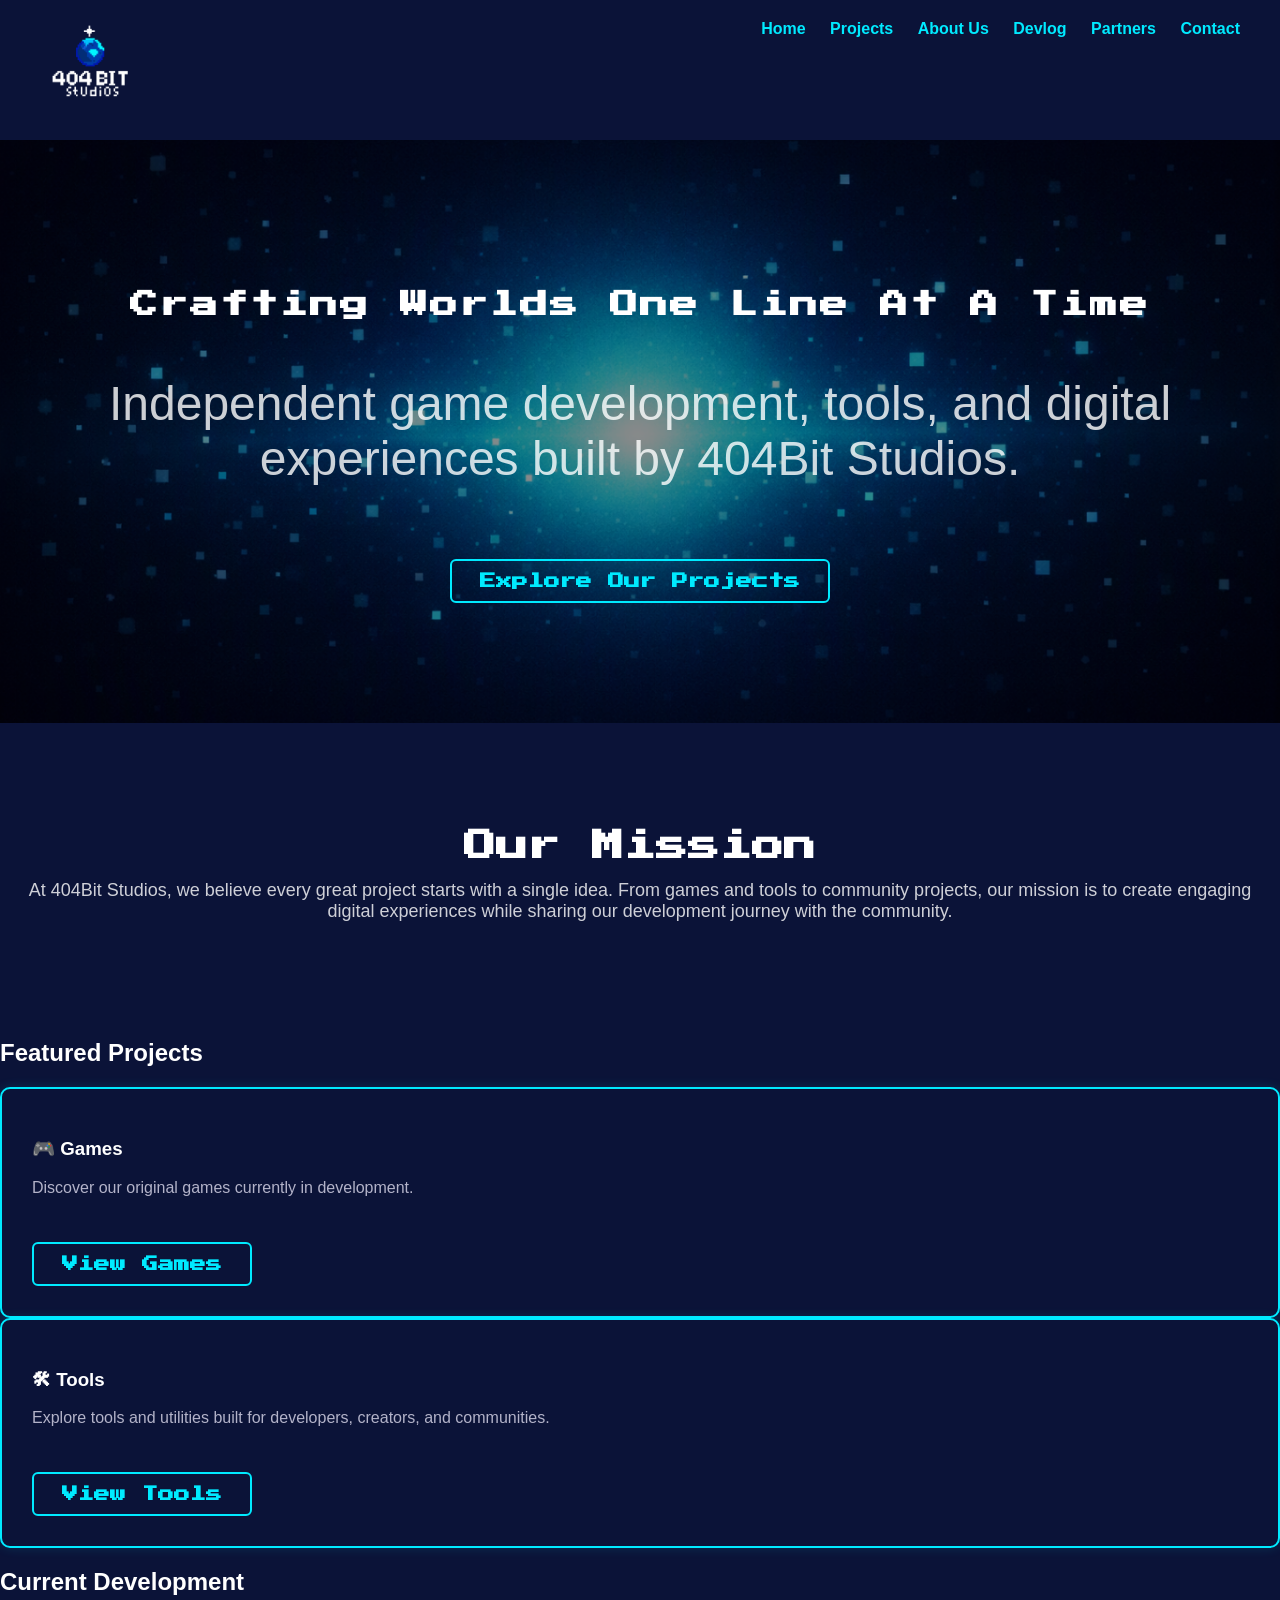
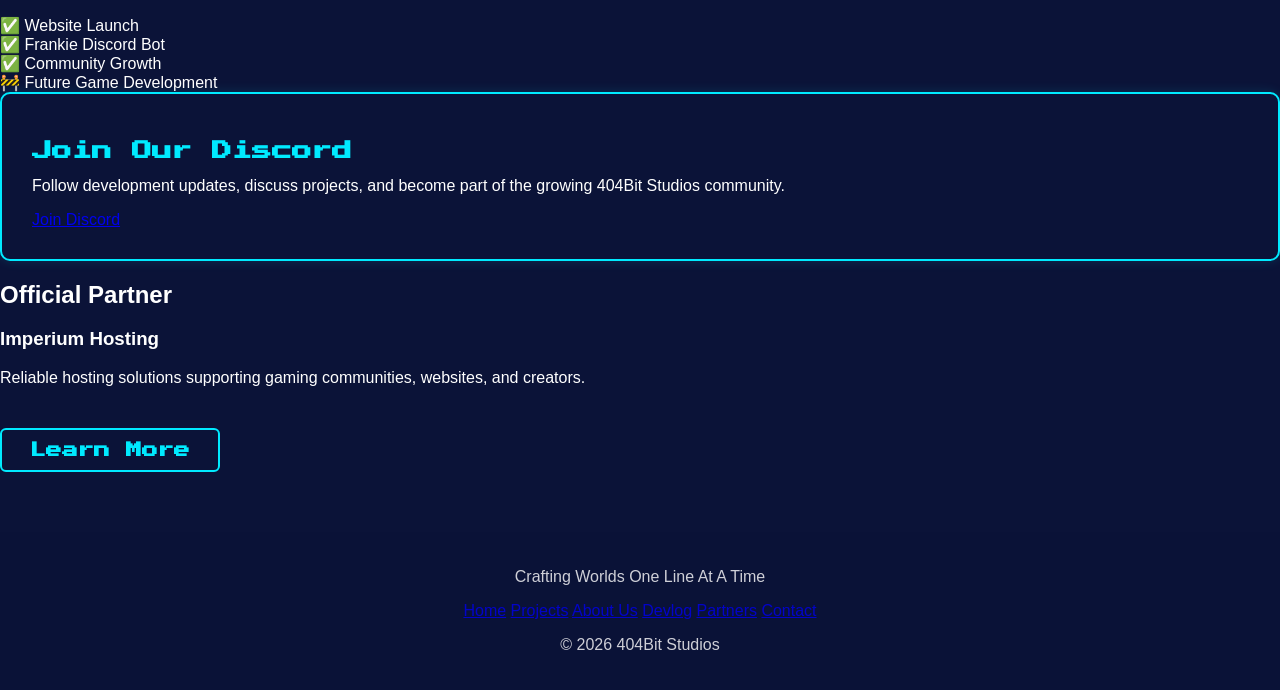
==== index.html @ ad491f71 "Revise index.html with new sections and content Updated the HTML structure and content for the 404Bi" ====
<!DOCTYPE html>
<html lang="en">

<head>
    <meta charset="UTF-8">
    <meta name="viewport" content="width=device-width, initial-scale=1.0">
    <title>404Bit Studios</title>

    <link rel="stylesheet" href="styles.css">
    <link href="https://fonts.googleapis.com/css2?family=Press+Start+2P&display=swap" rel="stylesheet">
    <link rel="icon" type="image/png" href="favicon.png">
</head>

<body>

    <!-- HEADER -->
    <header>
        <div class="logo">
            <img src="logo.png" alt="404Bit Studios Logo">
        </div>

        <nav>
            <a href="index.html">Home</a>
            <a href="projects.html">Projects</a>
            <a href="aboutus.html">About Us</a>
            <a href="devlog.html">Devlog</a>
            <a href="partners.html">Partners</a>
            <a href="contact.html">Contact</a>
        </nav>
    </header>

    <!-- HERO -->
    <section class="hero">
        <h1>Crafting Worlds One Line At A Time</h1>

        <p>
            Independent game development, tools, and digital experiences
            built by 404Bit Studios.
        </p>

        <a href="projects.html" class="btn">
            Explore Our Projects
        </a>
    </section>

    <!-- MISSION -->
    <section class="mission">
        <h2>Our Mission</h2>

        <p>
            At 404Bit Studios, we believe every great project starts with a
            single idea. From games and tools to community projects, our mission
            is to create engaging digital experiences while sharing our
            development journey with the community.
        </p>
    </section>

    <!-- FEATURED PROJECTS -->
    <section class="featured-projects">

        <h2>Featured Projects</h2>

        <div class="project-grid">

            <div class="project-card">
                <h3>🎮 Games</h3>

                <p>
                    Discover our original games currently in development.
                </p>

                <a href="projects.html" class="btn">
                    View Games
                </a>
            </div>

            <div class="project-card">
                <h3>🛠 Tools</h3>

                <p>
                    Explore tools and utilities built for developers,
                    creators, and communities.
                </p>

                <a href="projects.html" class="btn">
                    View Tools
                </a>
            </div>

        </div>

    </section>

    <!-- DEVELOPMENT STATUS -->
    <section class="status-section">

        <h2>Current Development</h2>

        <div class="status-grid">

            <div class="status-card">
                ✅ Website Launch
            </div>

            <div class="status-card">
                ✅ Frankie Discord Bot
            </div>

            <div class="status-card">
                ✅ Community Growth
            </div>

            <div class="status-card">
                🚧 Future Game Development
            </div>

        </div>

    </section>

    <!-- DISCORD -->
    <section class="discord-card">

        <div class="discord-info">

            <h2>Join Our Discord</h2>

            <p>
                Follow development updates, discuss projects, and become part of
                the growing 404Bit Studios community.
            </p>

            <a class="discord-btn"
               href="https://discord.gg/PRMEaa5HGv"
               target="_blank">
                Join Discord
            </a>

        </div>

    </section>

    <!-- PARTNER -->
    <section class="partner-highlight">

        <h2>Official Partner</h2>

        <div class="partner-box">

            <h3>Imperium Hosting</h3>

            <p>
                Reliable hosting solutions supporting gaming communities,
                websites, and creators.
            </p>

            <a href="partners.html" class="btn">
                Learn More
            </a>

        </div>

    </section>

    <!-- FOOTER -->
    <footer>

        <p>Crafting Worlds One Line At A Time</p>

        <div class="footer-links">
            <a href="index.html">Home</a>
            <a href="projects.html">Projects</a>
            <a href="aboutus.html">About Us</a>
            <a href="devlog.html">Devlog</a>
            <a href="partners.html">Partners</a>
            <a href="contact.html">Contact</a>
        </div>

        <p>© 2026 404Bit Studios</p>

    </footer>

</body>
</html>
---- styles.css ----
:root {
    --bg-main: #0B1338;
    --bg-secondary: #0B1338;
    --bg-header: #0B1338;

    --accent-cyan: #00eaff;

    --text-main: #ffffff;
    --text-secondary: #b3b3c9;
}





body {
    font-family: Arial, sans-serif;
    background: var(--bg-main);
    margin: 0;
    color: var(--text-main);
}

header {
    display: flex;
    justify-content: space-between;
    align-content: center;
    padding: 20px 40px;
    background: var(--bg-header);
    position: sticky;
    top: 0;
}

header .logo {
    font-size: 22px;
    font-weight: bold;
    letter-spacing: 1px;
}

header nav a {
    color: var(--accent-cyan);
    text-decoration: none;
    margin-left: 20px;
    font-weight: bold;
}

.logo img {
    height: 100px;
    width: auto;
    display: block;
}

.hero {
    position: relative;
    text-align: center;
    padding: 120px 20px;
    background: url('sitebackground.png') no-repeat center center/cover;
}

.hero::before {
    content: '';
    position: absolute;
    inset: 0;
    background: rgba(0, 0, 0, 0.45);
    z-index: 1;
}

.hero > * {
    position: relative;
    z-index: 1;
}

.hero h1 {
    font-family: 'Press Start 2P', cursive;
    font-size: 28px;
    line-height: 1.6;
    letter-spacing: 2px;
}

.hero p {
    font-size: 48px;
    opacity: 0.8;
}

.btn {
    display: inline-block;
    padding: 12px 28px;
    border: 2px solid var(--accent-cyan);
    color: var(--accent-cyan);
    background: transparent;
    text-decoration: none;
    font-weight: bold;
    border-radius: 6px;
    margin-top: 25px;
    transition: 0.3s ease;
    font-family: 'Press Start 2P', cursive;
}

.btn:hover {
    background: var(--accent-cyan);
    color: #000;
}

.mission {
    padding: 80px 20px;
    text-align: center;
    background: var(--bg-main);
}

.mission h2 {
    font-family: 'Press Start 2P', cursive;
    font-size: 32px;
    margin-bottom: 10px;
}

.mission p {
    font-size: 18px;
    opacity: 0.8;
}

.project-card,
.partners-card,
.tools-card,
.discord-card {
    background: var(--bg-secondary);
    padding: 30px;
    border-radius: 10px;
    border: 2px solid var(--accent-cyan);
    box-shadow: 0 0 12px #00eaff23;
}

.project-card h2,
.partners-card h2,
.tools-card h2,
.discord-card h2 {
    font-family: 'Press Start 2P', cursive;
    font-size: 20px;
    color: var(--accent-cyan);
    margin-bottom: 15px;
}

.project-card p,
.partners-card p,
.tools-card p {
    color: var(--text-secondary);
    margin-bottom: 20px;
}

.discord-card p {
    color: var(--text-main);
}

footer {
    text-align: center;
    padding: 20px;
    background: var(--bg-header);
    margin-top: 60px;
    opacity: 0.8;
}
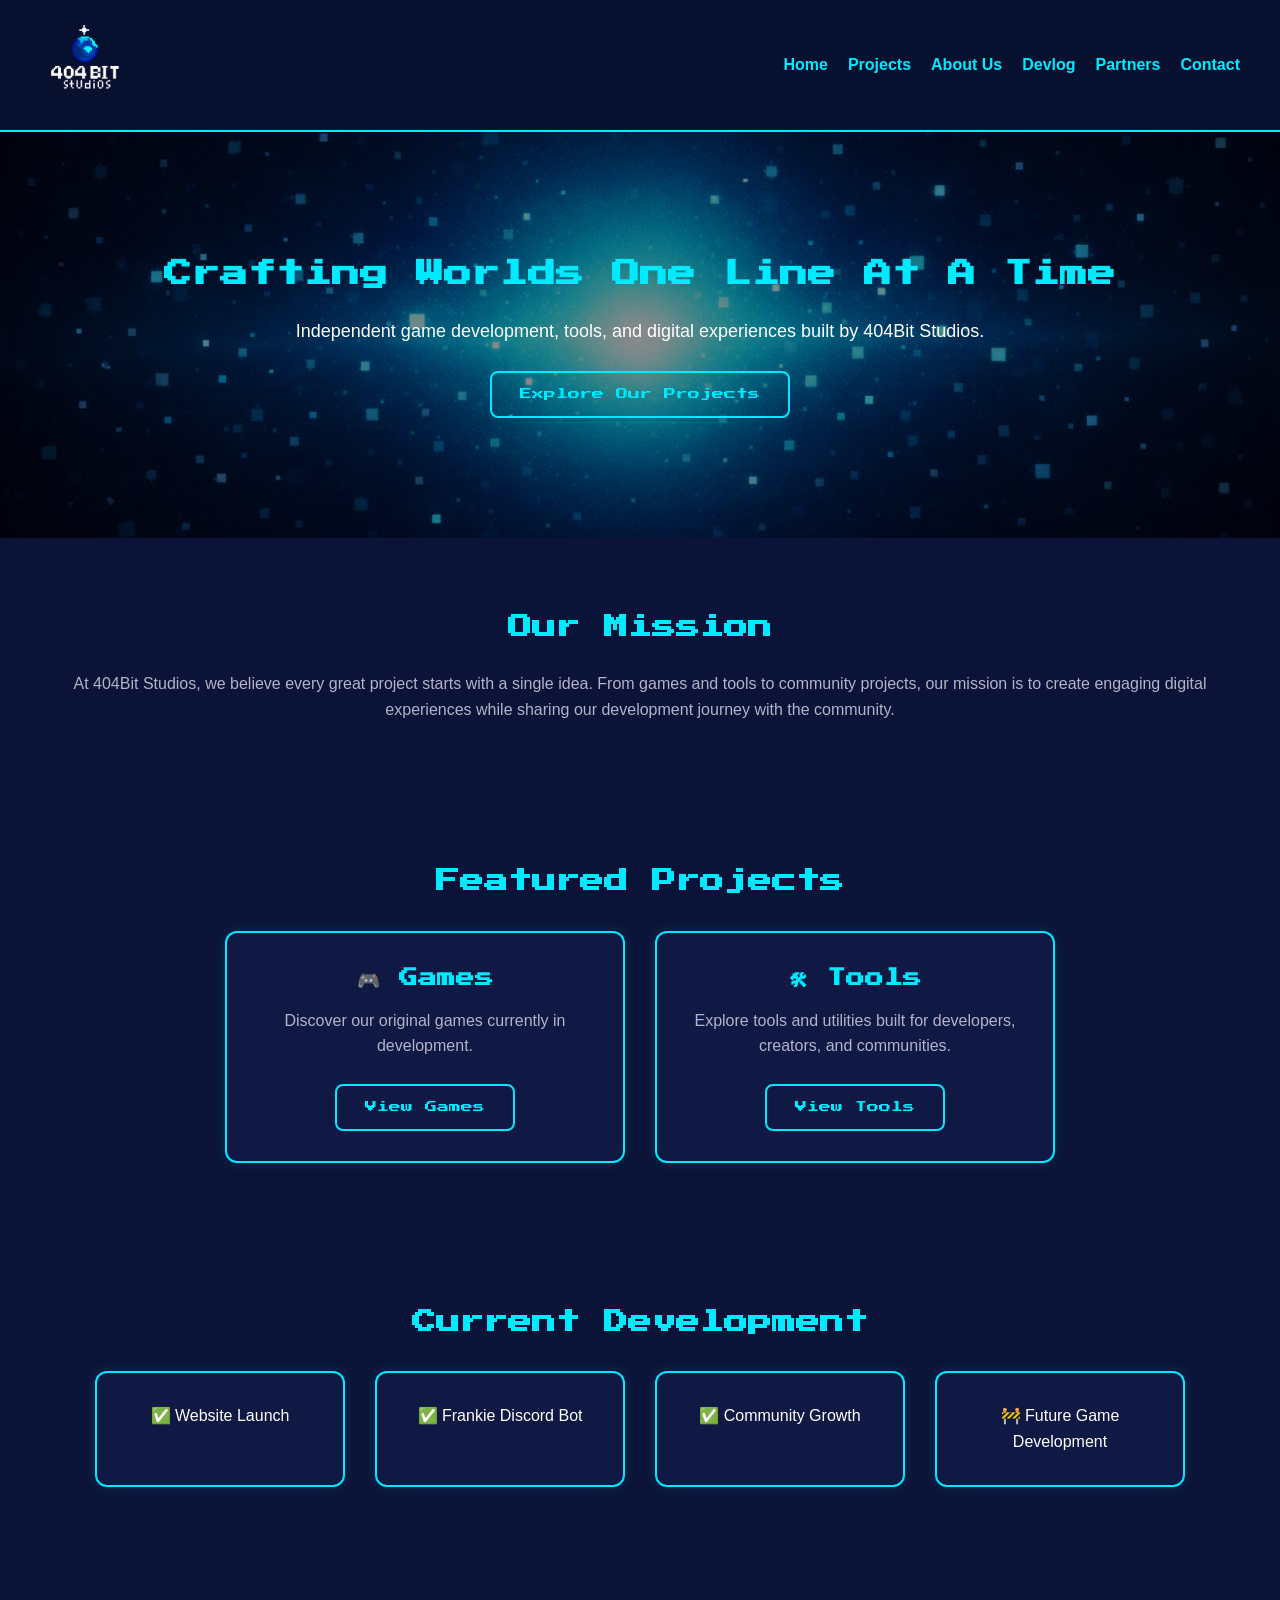
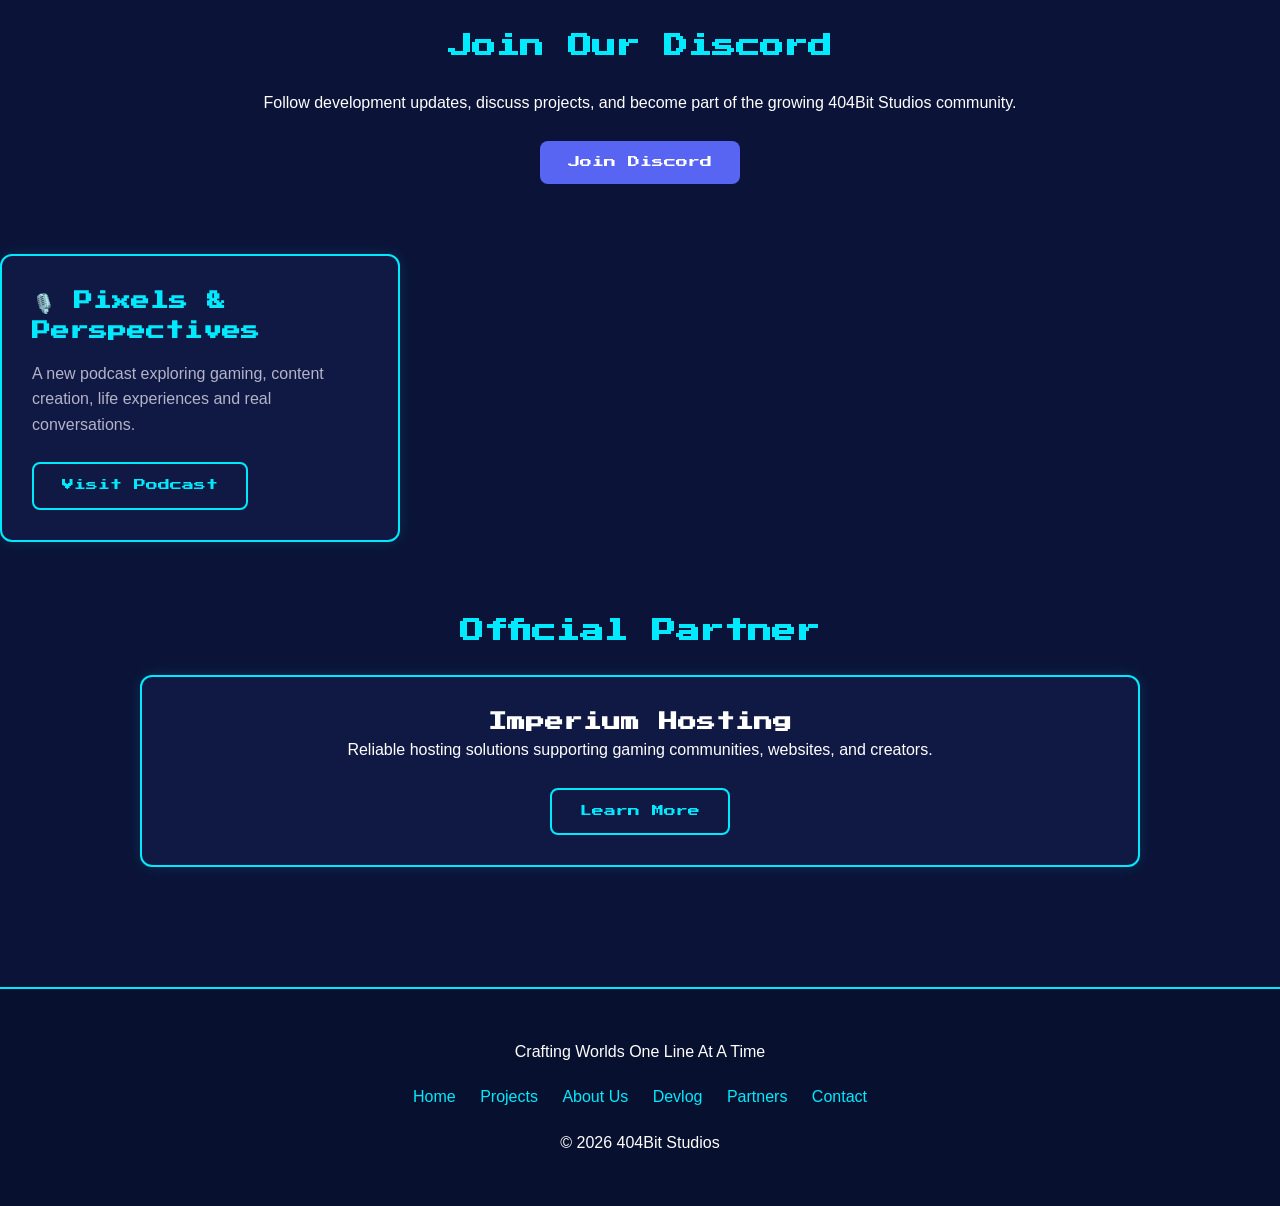
==== commit c86f4767: "Add podcast section to index.html Added a new podcast section to the homepage highlighting 'Pixels &" ====
--- a/index.html
+++ b/index.html
@@ -131,7 +131,7 @@
             </p>
 
             <a class="discord-btn"
-               href="https://discord.gg/PRMEaa5HGv"
+               href="https://discord.gg/E3vYsnhHbB"
                target="_blank">
                 Join Discord
             </a>
@@ -139,6 +139,22 @@
         </div>
 
     </section>
+
+      <div class="project-card">
+
+        <h3>🎙️ Pixels & Perspectives</h3>
+
+         <p>
+           A new podcast exploring gaming,
+           content creation, life experiences
+             and real conversations.
+        </p>
+
+        <a href="/podcast/" class="btn">
+        Visit Podcast
+        </a>
+
+      </div>
 
     <!-- PARTNER -->
     <section class="partner-highlight">
--- a/styles.css
+++ b/styles.css
@@ -1,7 +1,7 @@
 :root {
     --bg-main: #0B1338;
-    --bg-secondary: #0B1338;
-    --bg-header: #0B1338;
+    --bg-secondary: #101944;
+    --bg-header: #08102f;
 
     --accent-cyan: #00eaff;
 
@@ -9,151 +9,436 @@
     --text-secondary: #b3b3c9;
 }
 
-
-
-
+/* ========================= */
+/* GLOBAL */
+/* ========================= */
+
+* {
+    margin: 0;
+    padding: 0;
+    box-sizing: border-box;
+}
 
 body {
     font-family: Arial, sans-serif;
     background: var(--bg-main);
-    margin: 0;
     color: var(--text-main);
-}
+    line-height: 1.6;
+}
+
+h1,
+h2,
+h3 {
+    font-family: 'Press Start 2P', cursive;
+}
+
+a {
+    text-decoration: none;
+}
+
+section {
+    padding: 70px 20px;
+}
+
+section h2 {
+    color: var(--accent-cyan);
+    text-align: center;
+    margin-bottom: 25px;
+}
+
+/* ========================= */
+/* HEADER */
+/* ========================= */
 
 header {
     display: flex;
     justify-content: space-between;
-    align-content: center;
+    align-items: center;
+
     padding: 20px 40px;
+
     background: var(--bg-header);
+    border-bottom: 2px solid var(--accent-cyan);
+
     position: sticky;
     top: 0;
-}
-
-header .logo {
-    font-size: 22px;
-    font-weight: bold;
-    letter-spacing: 1px;
-}
-
-header nav a {
-    color: var(--accent-cyan);
-    text-decoration: none;
-    margin-left: 20px;
-    font-weight: bold;
+    z-index: 1000;
 }
 
 .logo img {
-    height: 100px;
+    height: 90px;
     width: auto;
     display: block;
 }
 
+nav {
+    display: flex;
+    flex-wrap: wrap;
+    align-items: center;
+}
+
+nav a {
+    color: var(--accent-cyan);
+    font-weight: bold;
+    margin-left: 20px;
+    transition: .3s ease;
+}
+
+nav a:hover {
+    color: white;
+}
+
+/* ========================= */
+/* HERO */
+/* ========================= */
+
 .hero {
     position: relative;
-    text-align: center;
+
+    text-align: center;
+
     padding: 120px 20px;
-    background: url('sitebackground.png') no-repeat center center/cover;
+
+    background: url("sitebackground.png") center center / cover no-repeat;
 }
 
 .hero::before {
-    content: '';
+    content: "";
     position: absolute;
     inset: 0;
-    background: rgba(0, 0, 0, 0.45);
-    z-index: 1;
-}
-
-.hero > * {
+    background: rgba(0, 0, 0, .45);
+}
+
+.hero>* {
     position: relative;
-    z-index: 1;
+    z-index: 2;
 }
 
 .hero h1 {
-    font-family: 'Press Start 2P', cursive;
+    color: var(--accent-cyan);
     font-size: 28px;
     line-height: 1.6;
-    letter-spacing: 2px;
+    margin-bottom: 20px;
 }
 
 .hero p {
-    font-size: 48px;
-    opacity: 0.8;
+    max-width: 800px;
+    margin: auto;
+    font-size: 18px;
+}
+
+/* ========================= */
+/* BUTTONS */
+/* ========================= */
+
+.btn,
+.discord-btn {
+    display: inline-block;
+
+    margin-top: 25px;
+    padding: 12px 28px;
+
+    border-radius: 8px;
+
+    font-family: 'Press Start 2P', cursive;
+    font-size: 12px;
+
+    transition: .3s ease;
 }
 
 .btn {
-    display: inline-block;
-    padding: 12px 28px;
     border: 2px solid var(--accent-cyan);
     color: var(--accent-cyan);
     background: transparent;
-    text-decoration: none;
-    font-weight: bold;
-    border-radius: 6px;
-    margin-top: 25px;
-    transition: 0.3s ease;
-    font-family: 'Press Start 2P', cursive;
 }
 
 .btn:hover {
     background: var(--accent-cyan);
-    color: #000;
-}
-
-.mission {
-    padding: 80px 20px;
-    text-align: center;
-    background: var(--bg-main);
-}
-
-.mission h2 {
-    font-family: 'Press Start 2P', cursive;
-    font-size: 32px;
+    color: black;
+}
+
+.discord-btn {
+    background: #5865F2;
+    color: white;
+}
+
+.discord-btn:hover {
+    background: #4752c4;
+    transform: translateY(-2px);
+}
+
+/* ========================= */
+/* CENTERED SECTIONS */
+/* ========================= */
+
+.mission,
+.featured-projects,
+.status-section,
+.partner-highlight,
+.discord-card,
+.partners-intro,
+.devlog-intro {
+    max-width: 1200px;
+    margin: auto;
+    text-align: center;
+}
+
+.mission p,
+.partners-intro p,
+.devlog-intro p {
+    color: var(--text-secondary);
+}
+
+/* ========================= */
+/* CARD SYSTEM */
+/* ========================= */
+
+.project-card,
+.devlog-card,
+.partner-card,
+.about-card,
+.contact-card,
+.partner-box,
+.status-card {
+    background: var(--bg-secondary);
+
+    border: 2px solid var(--accent-cyan);
+    border-radius: 12px;
+
+    padding: 30px;
+
+    box-shadow: 0 0 15px rgba(0, 234, 255, .12);
+}
+
+/* ========================= */
+/* PROJECTS */
+/* ========================= */
+
+.project-grid {
+    display: flex;
+    justify-content: center;
+    flex-wrap: wrap;
+
+    gap: 30px;
+    margin-top: 30px;
+}
+
+.project-card {
+    width: 400px;
+}
+
+.project-card h3 {
+    color: var(--accent-cyan);
+    margin-bottom: 15px;
+}
+
+.project-card p {
+    color: var(--text-secondary);
+}
+
+/* ========================= */
+/* STATUS */
+/* ========================= */
+
+.status-grid {
+    display: flex;
+    justify-content: center;
+    flex-wrap: wrap;
+
+    gap: 30px;
+    margin-top: 30px;
+}
+
+.status-card {
+    width: 250px;
+    text-align: center;
+}
+
+/* ========================= */
+/* DEVLOG */
+/* ========================= */
+
+.devlog-entry {
+    padding: 20px;
+}
+
+.devlog-card {
+    max-width: 1000px;
+    margin: auto;
+}
+
+.devlog-date {
+    display: inline-block;
+    margin-bottom: 20px;
+
+    color: var(--accent-cyan);
+    font-weight: bold;
+}
+
+.devlog-card h3 {
+    color: var(--accent-cyan);
+    margin-top: 20px;
     margin-bottom: 10px;
 }
 
-.mission p {
-    font-size: 18px;
-    opacity: 0.8;
-}
-
-.project-card,
-.partners-card,
-.tools-card,
-.discord-card {
-    background: var(--bg-secondary);
-    padding: 30px;
-    border-radius: 10px;
-    border: 2px solid var(--accent-cyan);
-    box-shadow: 0 0 12px #00eaff23;
-}
-
-.project-card h2,
-.partners-card h2,
-.tools-card h2,
-.discord-card h2 {
-    font-family: 'Press Start 2P', cursive;
-    font-size: 20px;
-    color: var(--accent-cyan);
-    margin-bottom: 15px;
-}
-
-.project-card p,
-.partners-card p,
-.tools-card p {
-    color: var(--text-secondary);
+.devlog-card ul {
+    padding-left: 25px;
+}
+
+.devlog-card li {
+    margin-bottom: 8px;
+}
+
+/* ========================= */
+/* ABOUT */
+/* ========================= */
+
+.about-section {
+    padding-top: 20px;
+    padding-bottom: 20px;
+}
+
+.about-card {
+    max-width: 1000px;
+    margin: auto;
+}
+
+.about-card ul {
+    padding-left: 25px;
+}
+
+/* ========================= */
+/* PARTNERS */
+/* ========================= */
+
+.partner-card,
+.partner-box {
+    max-width: 1000px;
+    margin: auto;
+    text-align: center;
+}
+
+.partner-card img {
+    width: 100%;
+    max-width: 250px;
     margin-bottom: 20px;
 }
 
-.discord-card p {
-    color: var(--text-main);
-}
+/* ========================= */
+/* CONTACT */
+/* ========================= */
+
+.contact-card {
+    max-width: 900px;
+    margin: auto;
+}
+
+.contact-card form {
+    display: flex;
+    flex-direction: column;
+    margin-top: 20px;
+}
+
+.contact-card label {
+    margin-top: 10px;
+    margin-bottom: 5px;
+}
+
+.contact-card input,
+.contact-card textarea {
+    background: #0b1338;
+    color: white;
+
+    border: 1px solid var(--accent-cyan);
+    border-radius: 8px;
+
+    padding: 12px;
+}
+
+.contact-card textarea {
+    resize: vertical;
+}
+
+.contact-card input:focus,
+.contact-card textarea:focus {
+    outline: none;
+    border-color: white;
+}
+
+/* ========================= */
+/* FOOTER */
+/* ========================= */
 
 footer {
     text-align: center;
-    padding: 20px;
+
+    padding: 40px 20px;
+
     background: var(--bg-header);
-    margin-top: 60px;
-    opacity: 0.8;
-}
-
+
+    border-top: 2px solid var(--accent-cyan);
+
+    margin-top: 50px;
+}
+
+footer p {
+    margin: 10px 0;
+}
+
+.footer-links {
+    margin: 20px 0;
+}
+
+.footer-links a {
+    color: var(--accent-cyan);
+    margin: 0 10px;
+}
+
+.footer-links a:hover {
+    color: white;
+}
+
+/* ========================= */
+/* MOBILE */
+/* ========================= */
+
+@media (max-width: 768px) {
+
+    header {
+        flex-direction: column;
+        text-align: center;
+    }
+
+    nav {
+        justify-content: center;
+        margin-top: 15px;
+    }
+
+    nav a {
+        margin: 10px;
+    }
+
+    .logo img {
+        height: 70px;
+    }
+
+    .hero h1 {
+        font-size: 18px;
+    }
+
+    .hero p {
+        font-size: 16px;
+    }
+
+    .project-grid,
+    .status-grid {
+        flex-direction: column;
+        align-items: center;
+    }
+
+    .project-card,
+    .status-card {
+        width: 100%;
+        max-width: 500px;
+    }
+}
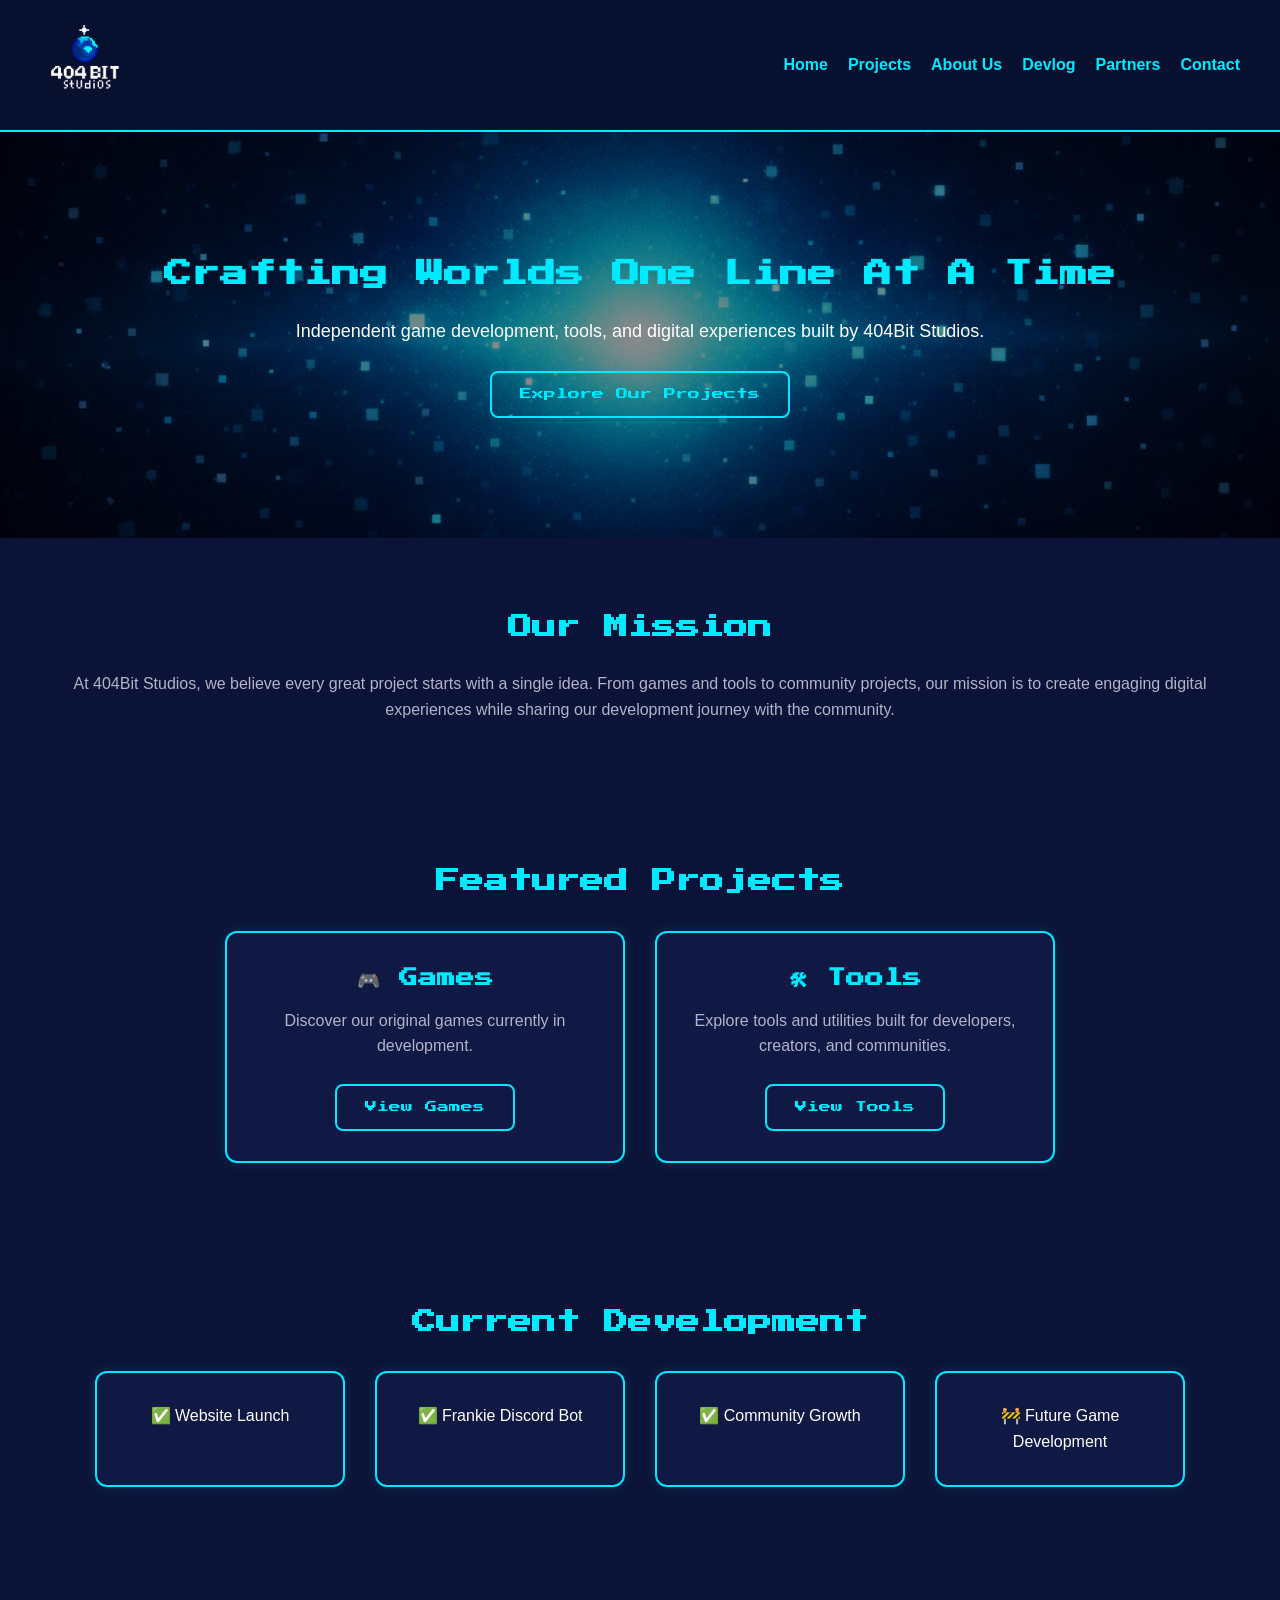
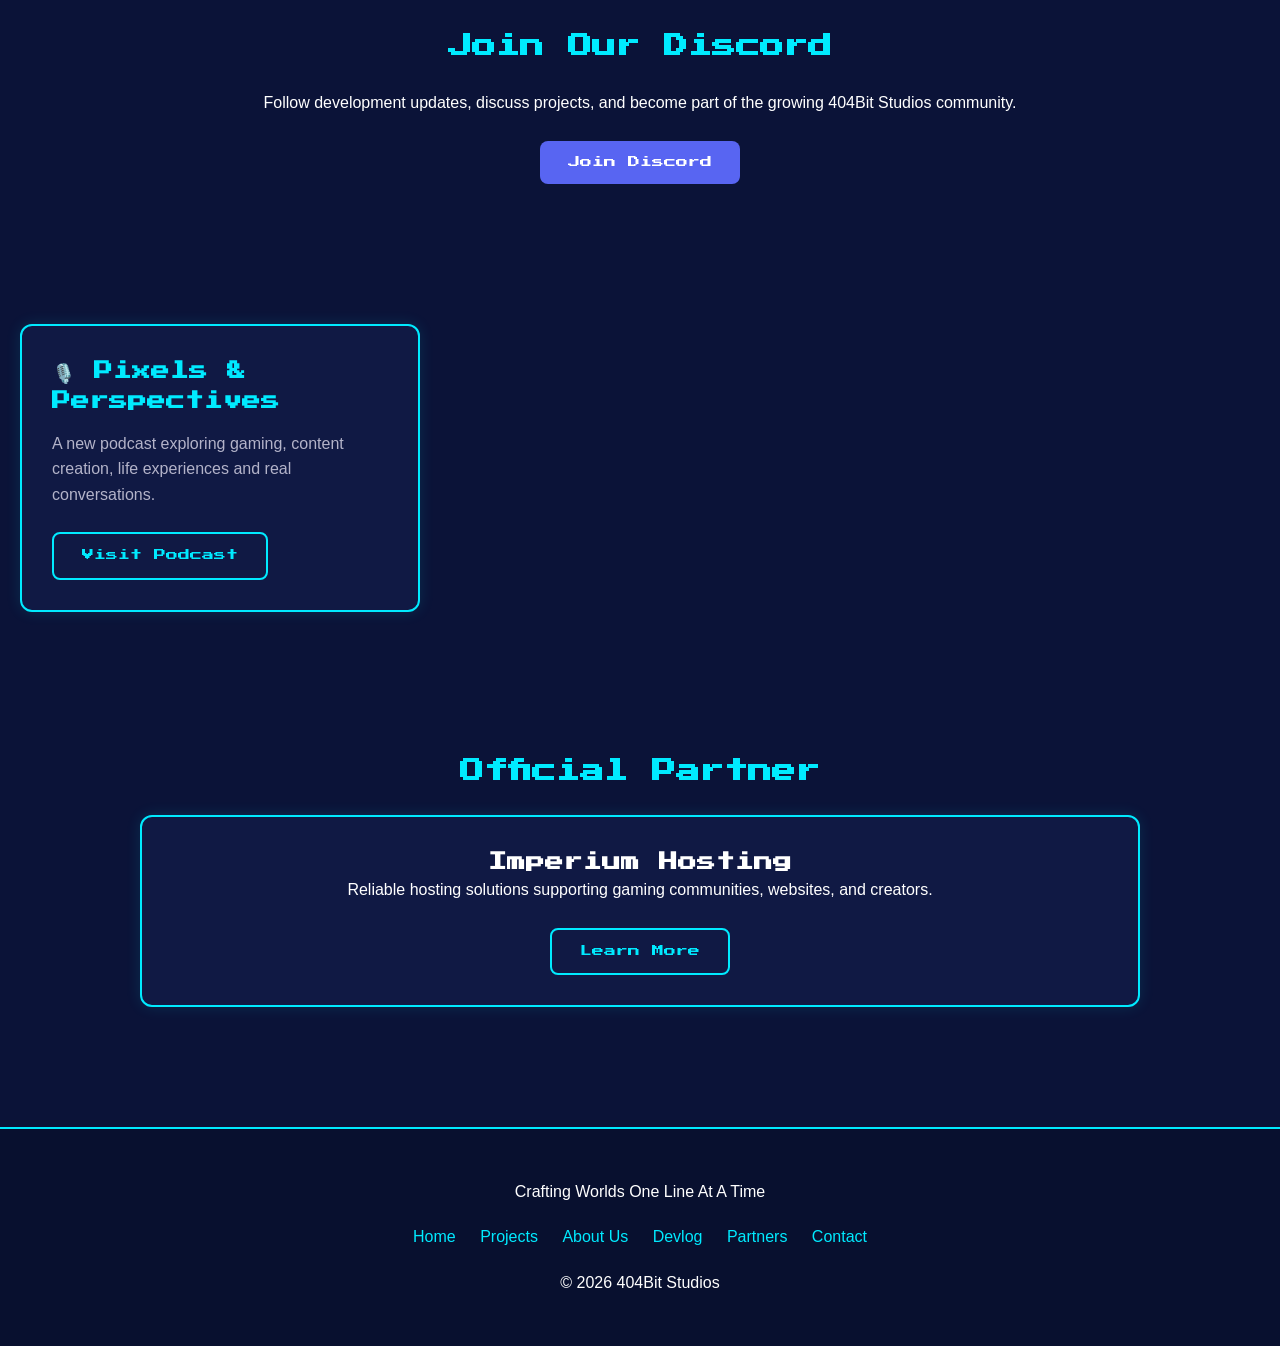
==== commit 4e46baac: "Update index.html" ====
--- a/index.html
+++ b/index.html
@@ -139,23 +139,25 @@
         </div>
 
     </section>
-
-      <div class="project-card">
+<section class="podcast-section">
+
+    <div class="project-card">
 
         <h3>🎙️ Pixels & Perspectives</h3>
 
-         <p>
-           A new podcast exploring gaming,
-           content creation, life experiences
-             and real conversations.
+        <p>
+            A new podcast exploring gaming,
+            content creation, life experiences
+            and real conversations.
         </p>
 
         <a href="/podcast/" class="btn">
-        Visit Podcast
+            Visit Podcast
         </a>
 
-      </div>
-
+    </div>
+
+</section>
     <!-- PARTNER -->
     <section class="partner-highlight">
 
--- a/styles.css
+++ b/styles.css
@@ -7,6 +7,9 @@
 
     --text-main: #ffffff;
     --text-secondary: #b3b3c9;
+    --accent-cyan: #00eaff;
+    --accent-purple: #8B5CF6;
+    
 }
 
 /* ========================= */
@@ -441,4 +444,26 @@
         width: 100%;
         max-width: 500px;
     }
-}
+    .podcast-highlight {
+    max-width: 900px;
+    margin: 80px auto;
+    text-align: center;
+
+    background: #101944;
+
+    border: 2px solid #8B5CF6;
+    border-radius: 12px;
+
+    padding: 40px;
+}
+
+.podcast-highlight h2 {
+    color: #8B5CF6;
+    margin-bottom: 20px;
+}
+
+.podcast-highlight p {
+    margin-bottom: 20px;
+}
+
+}
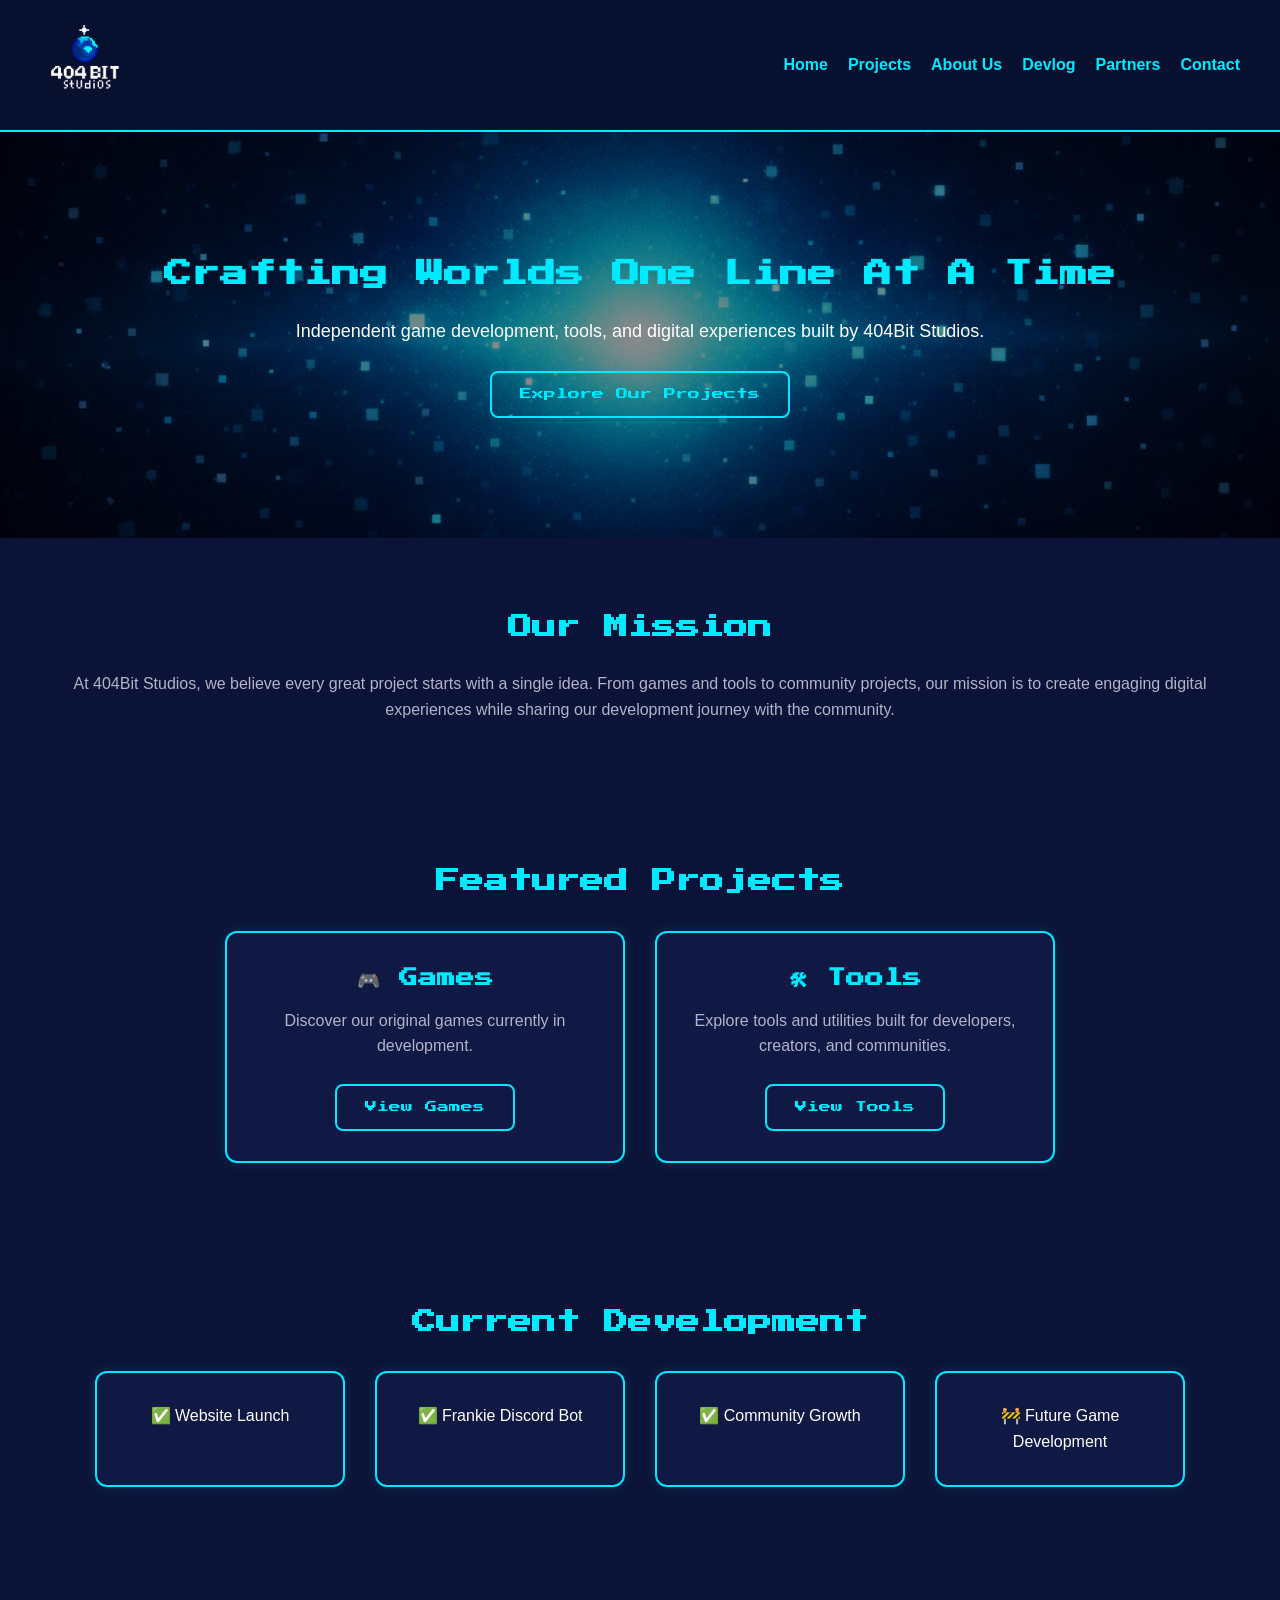
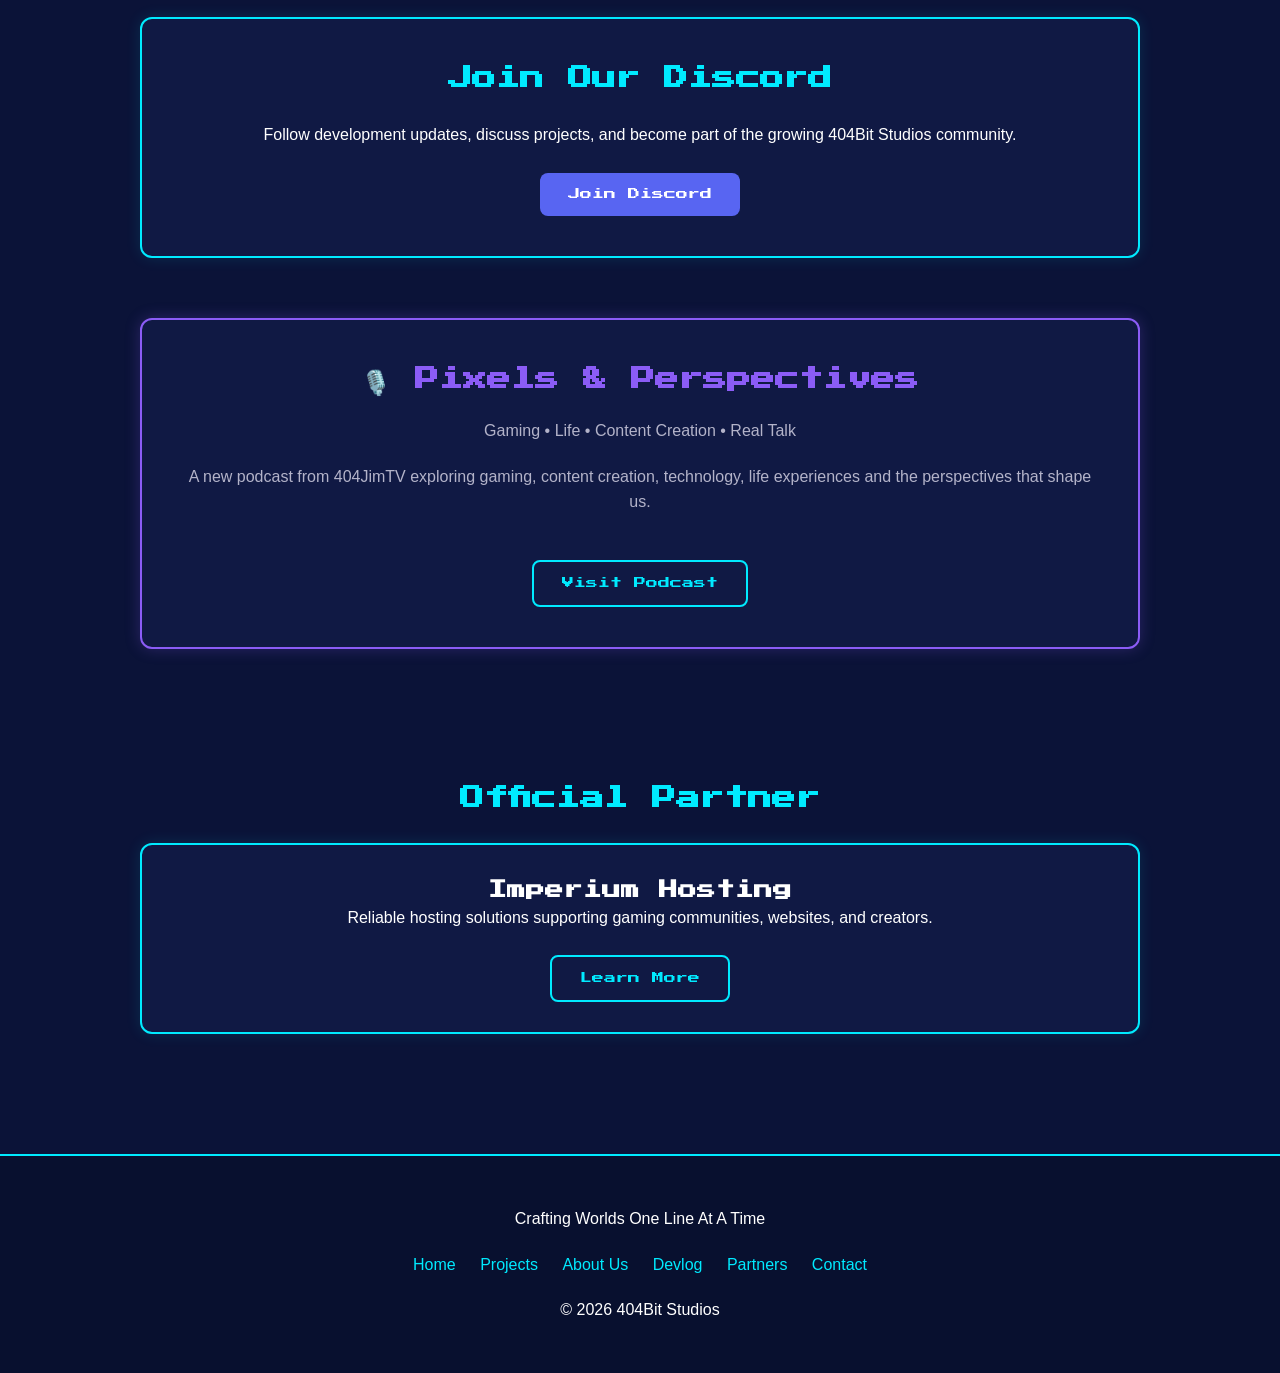
==== commit b17156dc: "Update index.html" ====
--- a/index.html
+++ b/index.html
@@ -139,23 +139,25 @@
         </div>
 
     </section>
-<section class="podcast-section">
-
-    <div class="project-card">
-
-        <h3>🎙️ Pixels & Perspectives</h3>
-
-        <p>
-            A new podcast exploring gaming,
-            content creation, life experiences
-            and real conversations.
-        </p>
-
-        <a href="/podcast/" class="btn">
-            Visit Podcast
-        </a>
-
-    </div>
+<section class="podcast-highlight">
+
+    <h2>🎙️ Pixels & Perspectives</h2>
+
+    <p>
+        Gaming • Life • Content Creation • Real Talk
+    </p>
+
+    <p>
+        A new podcast from 404JimTV exploring gaming,
+        content creation, technology, life experiences
+        and the perspectives that shape us.
+    </p>
+
+    <a href="/podcast/" class="btn">
+        Visit Podcast
+    </a>
+
+</section>
 
 </section>
     <!-- PARTNER -->
--- a/styles.css
+++ b/styles.css
@@ -400,6 +400,61 @@
 .footer-links a:hover {
     color: white;
 }
+/* ========================= */
+/* PODCAST */
+/* ========================= */
+
+.podcast-section {
+    width: 100%;
+    display: flex;
+    justify-content: center;
+    align-items: center;
+    margin: 60px 0;
+}
+
+.podcast-highlight {
+    max-width: 1000px;
+    margin: 60px auto;
+
+    background: var(--bg-secondary);
+
+    border: 2px solid var(--accent-purple);
+    border-radius: 12px;
+
+    padding: 40px;
+
+    box-shadow: 0 0 15px rgba(139,92,246,.25);
+
+    text-align: center;
+}
+
+.podcast-highlight h2 {
+    color: var(--accent-purple);
+    margin-bottom: 20px;
+}
+
+.podcast-highlight p {
+    color: var(--text-secondary);
+    margin-bottom: 20px;
+}
+
+/* Discord now matches site cards */
+
+.discord-card {
+    max-width: 1000px;
+    margin: 60px auto;
+
+    background: var(--bg-secondary);
+
+    border: 2px solid var(--accent-cyan);
+    border-radius: 12px;
+
+    padding: 40px;
+
+    box-shadow: 0 0 15px rgba(0, 234, 255, .12);
+
+    text-align: center;
+}
 
 /* ========================= */
 /* MOBILE */
@@ -444,26 +499,3 @@
         width: 100%;
         max-width: 500px;
     }
-    .podcast-highlight {
-    max-width: 900px;
-    margin: 80px auto;
-    text-align: center;
-
-    background: #101944;
-
-    border: 2px solid #8B5CF6;
-    border-radius: 12px;
-
-    padding: 40px;
-}
-
-.podcast-highlight h2 {
-    color: #8B5CF6;
-    margin-bottom: 20px;
-}
-
-.podcast-highlight p {
-    margin-bottom: 20px;
-}
-
-}
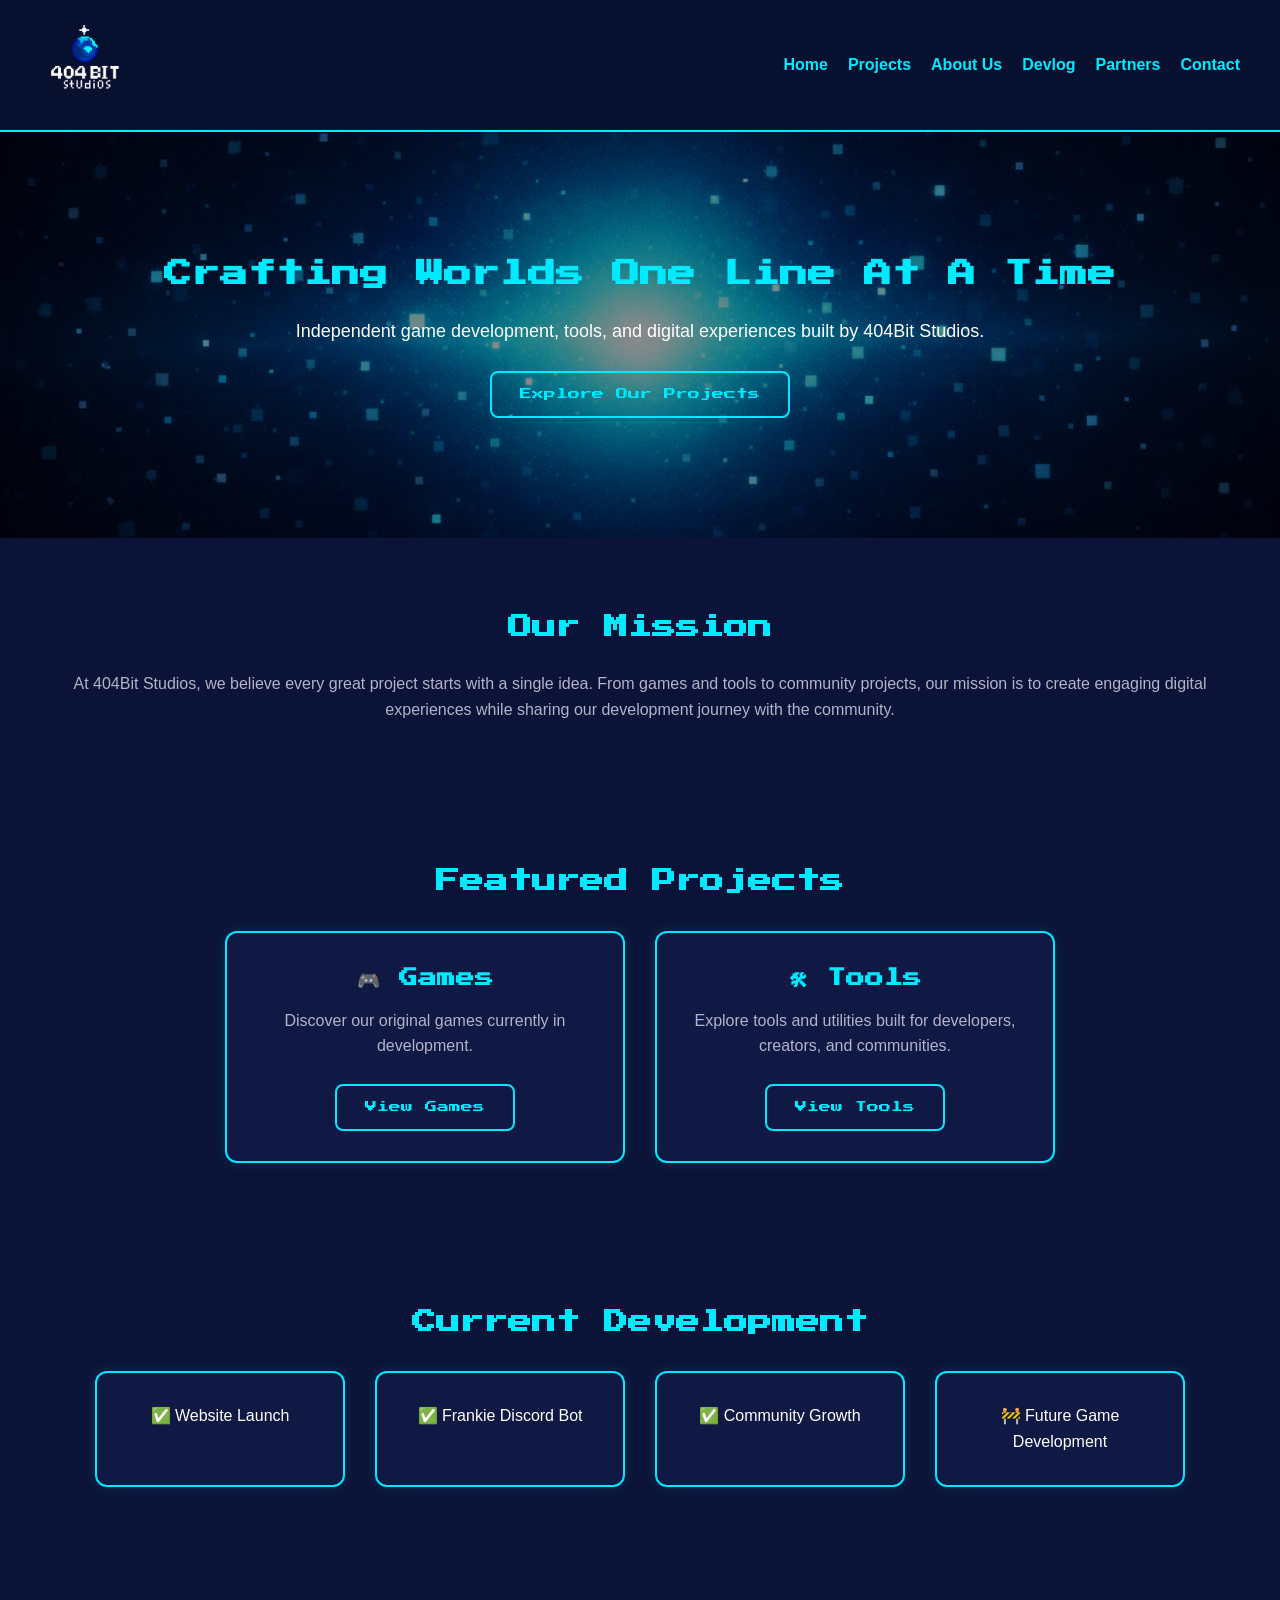
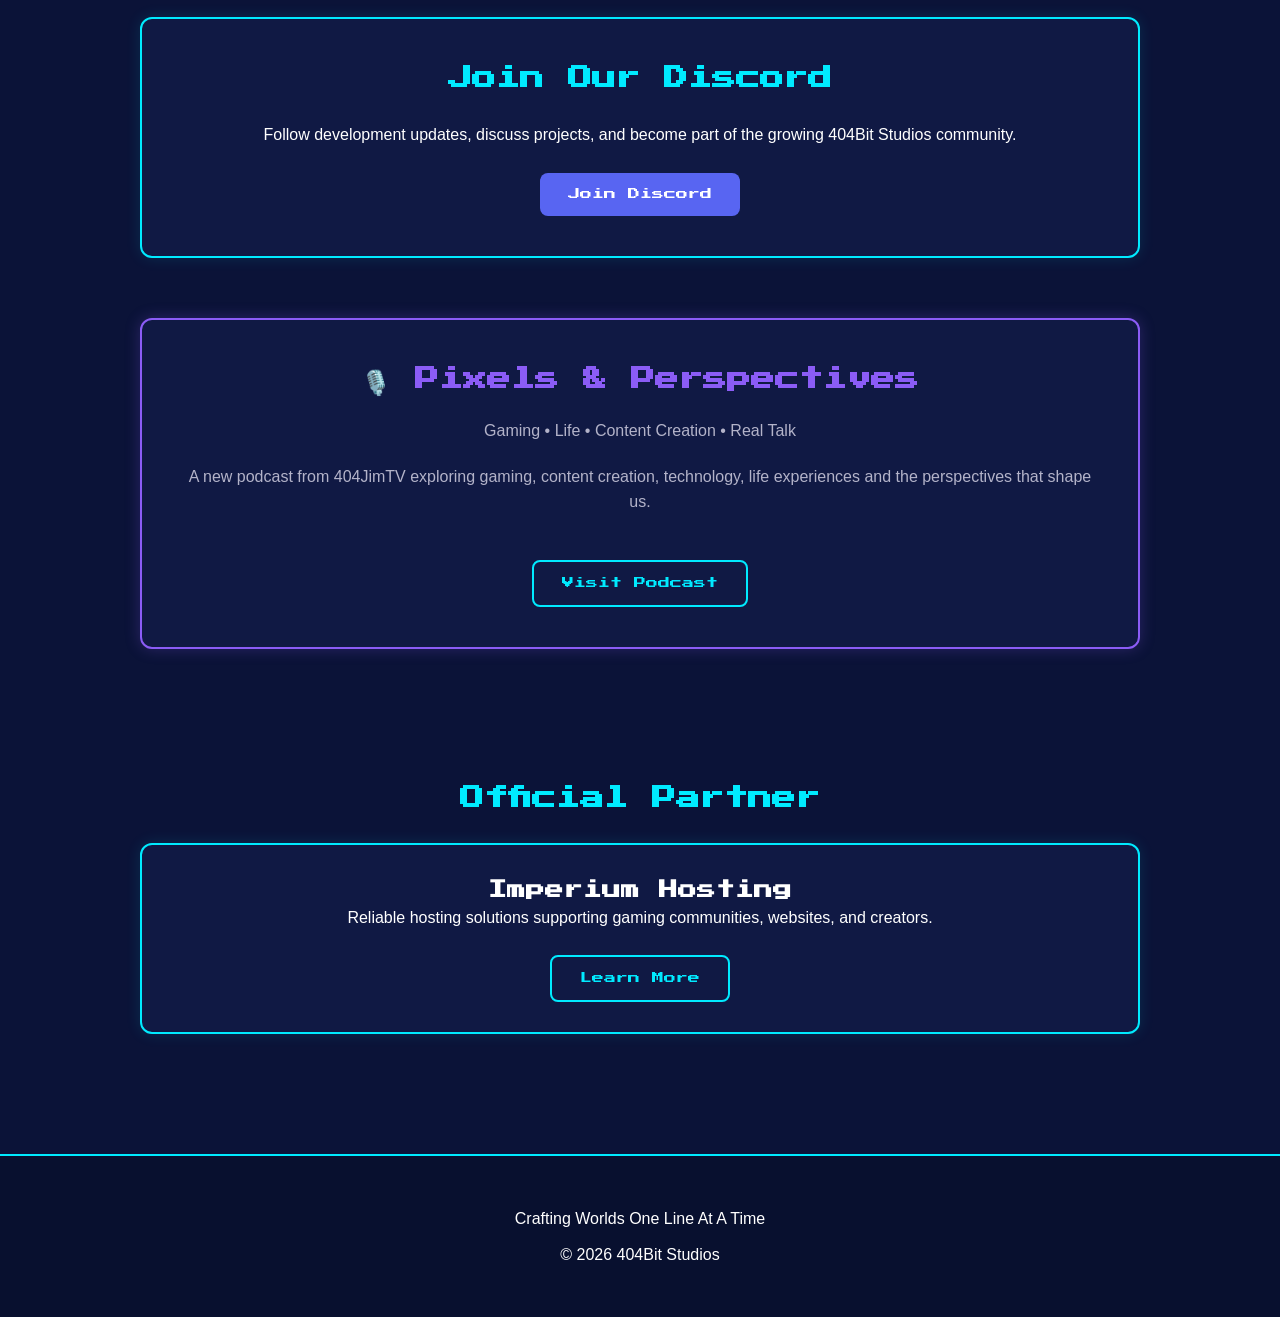
==== commit a174a317: "Fix HTML formatting and structure" ====
--- a/index.html
+++ b/index.html
@@ -20,7 +20,7 @@
         </div>
 
         <nav>
-            <a href="index.html">Home</a>
+            <a href="/">Home</a>
             <a href="projects.html">Projects</a>
             <a href="aboutus.html">About Us</a>
             <a href="devlog.html">Devlog</a>
@@ -186,16 +186,6 @@
     <footer>
 
         <p>Crafting Worlds One Line At A Time</p>
-
-        <div class="footer-links">
-            <a href="index.html">Home</a>
-            <a href="projects.html">Projects</a>
-            <a href="aboutus.html">About Us</a>
-            <a href="devlog.html">Devlog</a>
-            <a href="partners.html">Partners</a>
-            <a href="contact.html">Contact</a>
-        </div>
-
         <p>© 2026 404Bit Studios</p>
 
     </footer>
